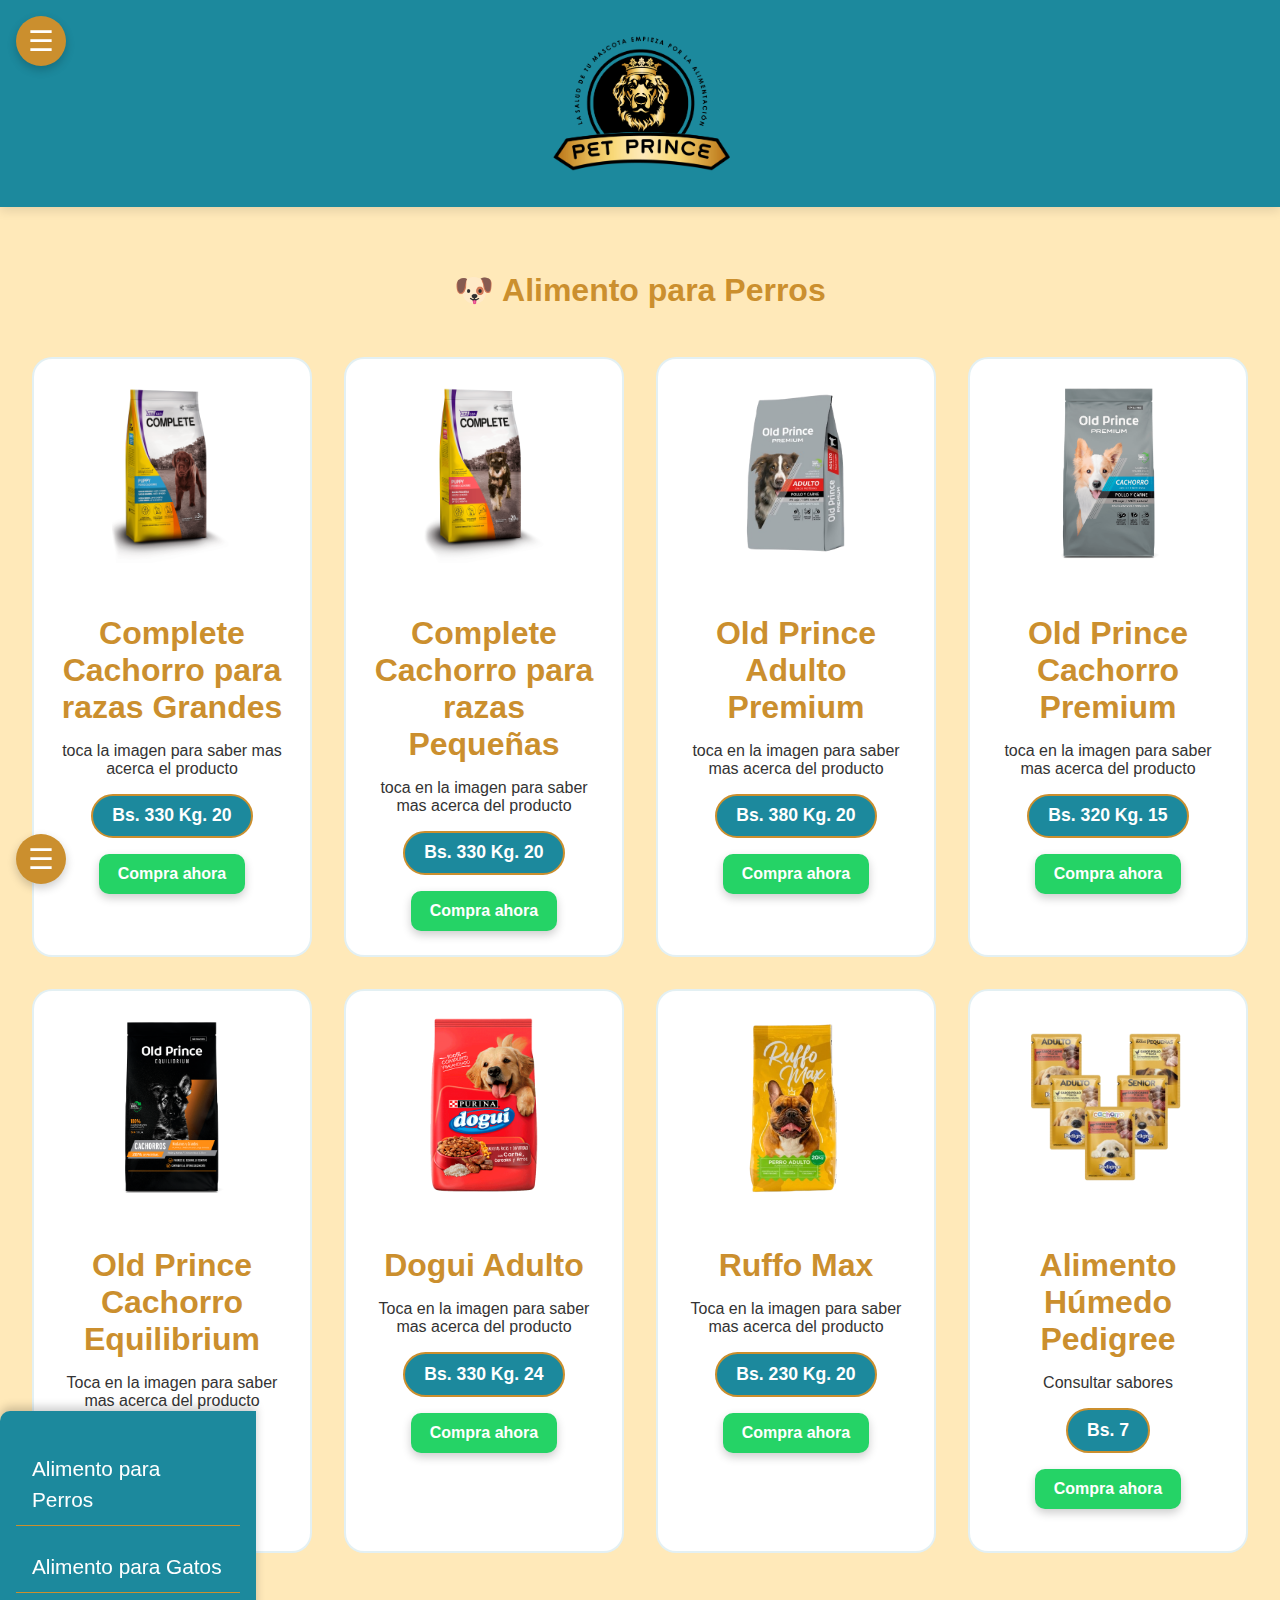
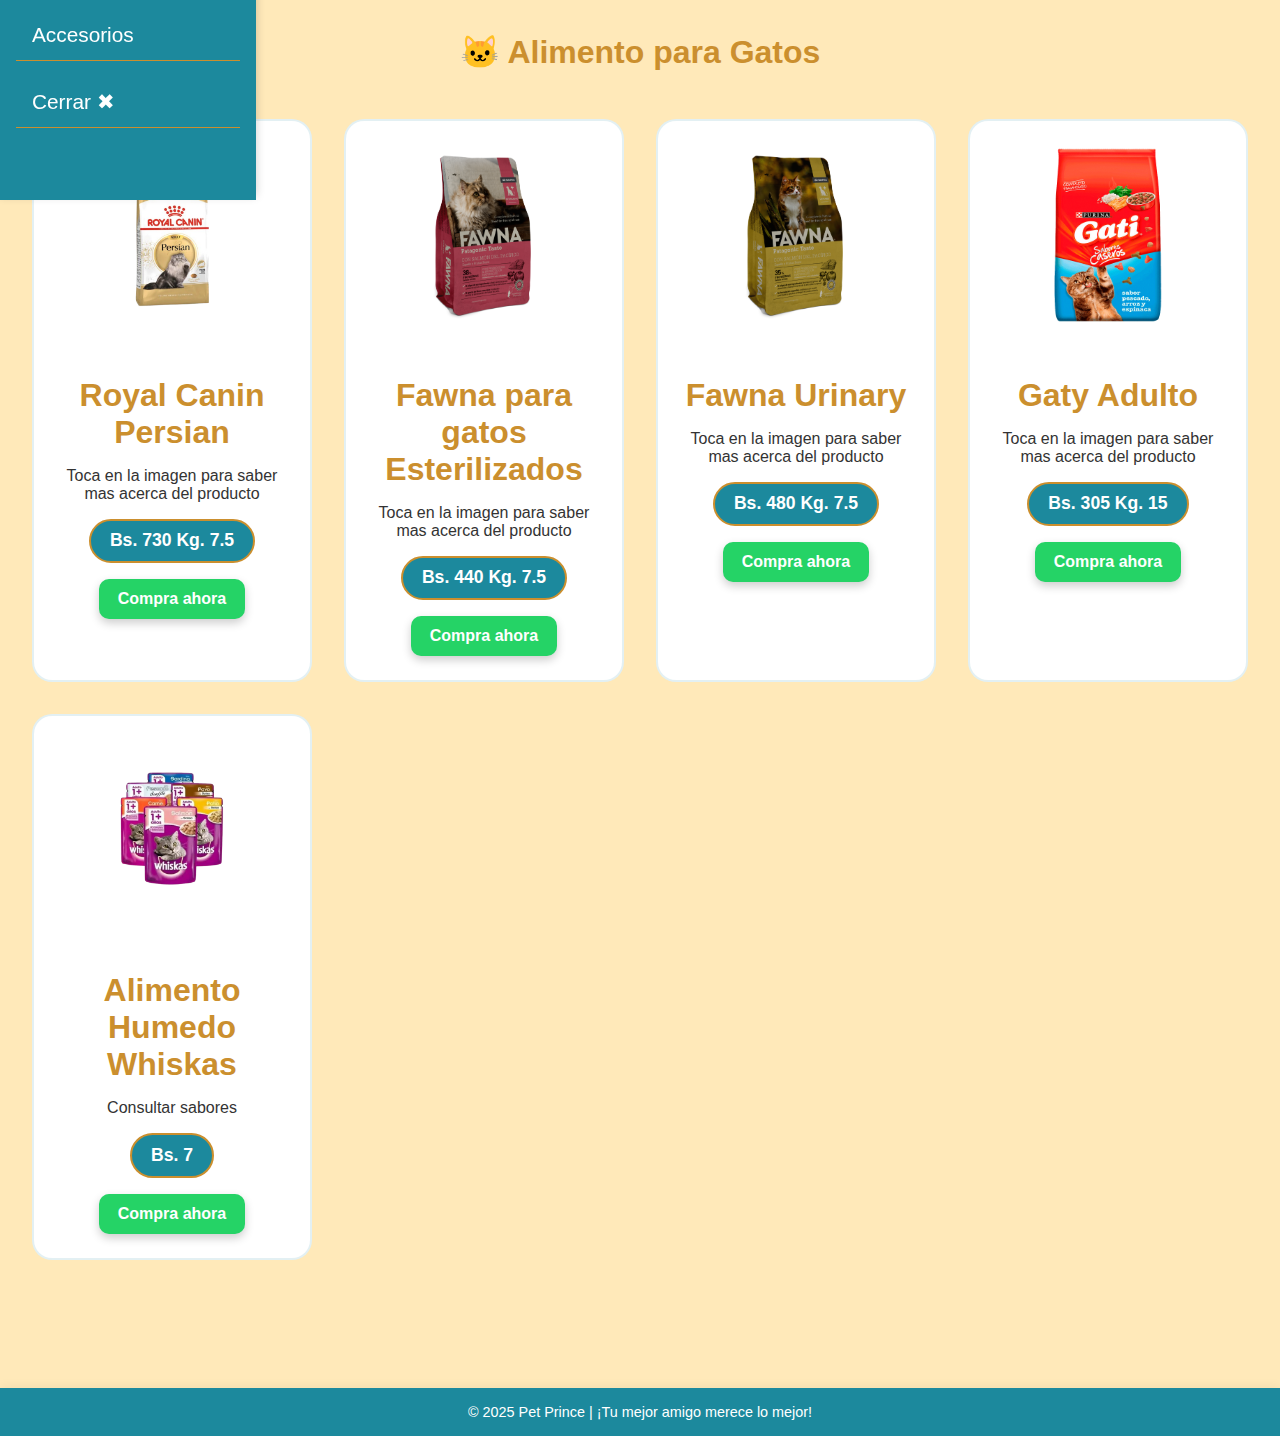
==== index.html @ 23850155 "Rename catalogo.html to index.html" ====
<!DOCTYPE html>
<html lang="es">
<head>
  <meta charset="UTF-8">
  <meta name="viewport" content="width=device-width, initial-scale=1">
  <title>Catálogo Pet Shop</title>
  <link rel="stylesheet" href="./styles.css">
</head>
<body>

<!-- Botones flotantes -->
<button class="menu-btn top-menu" onclick="toggleSidebar()">☰</button>
<button class="menu-btn bottom-menu" onclick="toggleSidebar()">☰</button>

<!-- Sidebar de navegación -->
<nav id="sidebar" class="sidebar">
  <a href="#perros">Alimento para Perros</a>
  <a href="#gatos">Alimento para Gatos</a>
  <a href="#accesorios">Accesorios</a>
  <a href="#" onclick="toggleSidebar()">Cerrar ✖</a>
</nav>

<header>
  <img src="./img/1 log principal sin fondo.png" alt="Logo de la tienda" class="logo">
</header>

<main class="catalogo">

  <!-- Sección Perros -->
  <section id="perros">
    <h2>🐶 Alimento para Perros</h2>
    <div class="producto">
      <a href="https://vitalcan.com/producto/complete-perro-cachorro-raza-mediana-y-grande/" target="_blank">
      <img src="./img/perro/complete-large.png" alt="Complete-large" style="cursor: pointer; width: 200px; border-radius: 10px;">
      </a>
      <h2>Complete Cachorro para razas Grandes</h2>
      <p>toca la imagen para saber mas acerca el producto</p>
      <span class="precio">Bs. 330   Kg.  20</span>
      <a class="boton-whatsapp" href="https://wa.me/59174244882?text=Hola%2C%20quiero%20comprar%20productos%20" target="_blank">Compra ahora</a>
    </div>
    <div class="producto">
      <a href="https://vitalcan.com/producto/complete-perro-cachorro-raza-pequena/" target="_blank">
      <img src="./img/perro/complete-small.png" alt="Complete-small" style="cursor: pointer; width: 200px; border-radius: 10px;">
      </a>
      <h2>Complete Cachorro para razas Pequeñas</h2>
      <p>toca en la imagen para saber mas acerca del producto</p>
      <span class="precio">Bs. 330 Kg. 20 </span>
      <a class="boton-whatsapp" href="https://wa.me/59174244882?text=Hola%2C%20quiero%20comprar%20productos%20" target="_blank">Compra ahora</a>
    </div>
    <div class="producto">
        <a href="https://oldprince.com.ar/producto/old-prince-premium-adultos/" target="_blank">
            <img src="./img/perro/oldprinceAPs.png" alt="old-adulto" style="cursor: pointer; width: 200px; border-radius: 10px;">
            </a>
      <h2>Old Prince Adulto Premium</h2>
      <p>toca en la imagen para saber mas acerca del producto</p>
      <span class="precio">Bs. 380 Kg. 20</span>
      <a class="boton-whatsapp" href="https://wa.me/59174244882?text=Hola%2C%20quiero%20comprar%20productos%20" target="_blank">Compra ahora</a>
    </div>
    <div class="producto">
        <a href="https://oldprince.com.ar/producto/old-prince-premium-cachorros/" target="_blank">
        <img src="./img/perro/oldprinceCP.png" alt="old-adulto" style="cursor: pointer; width: 200px; border-radius: 10px;">
        </a>
      <h2>Old Prince Cachorro Premium</h2>
      <p>toca en la imagen para saber mas acerca del producto</p>
      <span class="precio">Bs. 320 Kg. 15</span>
      <a class="boton-whatsapp" href="https://wa.me/59174244882?text=Hola%2C%20quiero%20comprar%20productos%20" target="_blank">Compra ahora</a>
    </div>
    <div class="producto">
        <a href="https://oldprince.com.ar/producto/old-prince-equilibrium-cachorros/" target="_blank">
        <img src="./img/perro/old-prince-eq-ca.png" alt="old-equi-cacho" style="cursor: pointer; width: 200px; border-radius: 10px;">
        </a>
        <h2>Old Prince Cachorro Equilibrium</h2>
        <p>Toca en la imagen para saber mas acerca del producto</p>
        <span class="precio">Bs. 340 Kg. 17</span>
        <a class="boton-whatsapp" href="https://wa.me/59174244882?text=Hola%2C%20quiero%20comprar%20productos%20" target="_blank">Compra ahora</a>
      </div>
      <div class="producto">
        <a href="https://www.purina.com.ar/dogui/adultos-con-carne-pollo" target="_blank">
        <img src="./img/perro/dogui.png" alt="dogui" style="cursor: pointer; width: 200px; border-radius: 10px;">
        </a>
        <h2>Dogui Adulto</h2>
        <p>Toca en la imagen para saber mas acerca del producto</p>
        <span class="precio">Bs. 330 Kg. 24</span>
        <a class="boton-whatsapp" href="https://wa.me/59174244882?text=Hola%2C%20quiero%20comprar%20productos%20" target="_blank">Compra ahora</a>
      </div>
      <div class="producto">
        <a href="https://veterinariaaguara.com/alimentos-para-perros/ruffo-x-20-kg/" target="_blank">
        <img src="./img/perro/ruffomax.png" alt="ruffo" style="cursor: pointer; width: 200px; border-radius: 10px;">
        </a>
        <h2>Ruffo Max</h2>
        <p>Toca en la imagen para saber mas acerca del producto</p>
        <span class="precio">Bs. 230 Kg. 20</span>
        <a class="boton-whatsapp" href="https://wa.me/59174244882?text=Hola%2C%20quiero%20comprar%20productos%20" target="_blank">Compra ahora</a>
      </div>
      <div class="producto">
        <img src="./img/perro/puch.png" alt="Alimento húmedo">
        <h2>Alimento Húmedo Pedigree</h2>
        <p>Consultar sabores</p>
        <span class="precio">Bs. 7</span>
        <a class="boton-whatsapp" href="https://wa.me/59174244882?text=Hola%2C%20quiero%20comprar%20productos%20" target="_blank">Compra ahora</a>
      </div>

  </section>

  <!-- Sección Gatos -->
  <section id="gatos">
    <h2>🐱 Alimento para Gatos</h2>
    <div class="producto">
        <a href="https://www.royalcanin.com/es/cats/products/retail-products/persian-adult-2552" target="_blank">
        <img src="./img/gato/persian.png" alt="royal-persian" style="cursor: pointer; width: 200px; border-radius: 10px;">
        </a>
        <h2>Royal Canin Persian</h2>
        <p>Toca en la imagen para saber mas acerca del producto</p>
        <span class="precio">Bs. 730 Kg. 7.5</span>
        <a class="boton-whatsapp" href="https://wa.me/59174244882?text=Hola%2C%20quiero%20comprar%20royal%20canin%20persian%20" target="_blank">Compra ahora</a>
      </div>
      <div class="producto">
        <a href="https://fawna.com.ar/gato-esterilizado/" target="_blank">
        <img src="./img/gato/fawna-este.png" alt="fawna-e" style="cursor: pointer; width: 200px; border-radius: 10px;">
        </a>
        <h2>Fawna para gatos Esterilizados</h2>
        <p>Toca en la imagen para saber mas acerca del producto</p>
        <span class="precio">Bs. 440 Kg. 7.5</span>
        <a class="boton-whatsapp" href="https://wa.me/59174244882?text=Hola%2C%20quiero%20comprar%20fawna%20esterilizado%20" target="_blank">Compra ahora</a>
      </div>
      <div class="producto">
        <a href="https://fawna.com.ar/gato-urinario/" target="_blank">
        <img src="./img/gato/fawna-uri.png" alt="fawna-e" style="cursor: pointer; width: 200px; border-radius: 10px;">
        </a>
        <h2>Fawna Urinary</h2>
        <p>Toca en la imagen para saber mas acerca del producto</p>
        <span class="precio">Bs. 480 Kg. 7.5</span>
        <a class="boton-whatsapp" href="https://wa.me/59174244882?text=Hola%2C%20quiero%20comprar%20fawna%20urinary%20" target="_blank">Compra ahora</a>
      </div>
      <div class="producto">
        <a href="https://www.purina.com.ar/gati/carne-pollo-a-la-jardinera" target="_blank">
        <img src="./img/gato/gati.png" alt="fawna-e" style="cursor: pointer; width: 200px; border-radius: 10px;">
        </a>
        <h2>Gaty Adulto</h2>
        <p>Toca en la imagen para saber mas acerca del producto</p>
        <span class="precio">Bs. 305 Kg. 15</span>
        <a class="boton-whatsapp" href="https://wa.me/59174244882?text=Hola%2C%20quiero%20comprar%20gaty%20adulto%20" target="_blank">Compra ahora</a>
      </div>
    <div class="producto">
      <img src="./img/gato/puoch-w.png" alt="Alimento húmedo">
      <h2>Alimento Humedo Whiskas</h2>
      <p>Consultar sabores</p>
      <span class="precio">Bs. 7</span>
      <a class="boton-whatsapp" href="https://wa.me/59174244882?text=Hola%2C%20quiero%20comprar%20whiskas%20humedo%20" target="_blank">Compra ahora</a>
    </div>
  </section>

  <!-- Sección Accesorios 
  <section id="accesorios">
    <h2>🎁 Accesorios</h2>
    <div class="producto">
      <img src="img/accesorio1.png" alt="Rascador">
      <h2>Rascador para Gato</h2>
      <p>Perfecto para mantener sus uñas sanas.</p>
      <span class="precio">Bs. 80</span>
    </div>
    <div class="producto">
      <img src="img/accesorio2.png" alt="Correa">
      <h2>Correa Ajustable</h2>
      <p>Resistente y cómoda para paseos largos.</p>
      <span class="precio">Bs. 50</span>
    </div>
    <div class="producto">
      <img src="img/accesorio3.png" alt="Comedero doble">
      <h2>Comedero Doble</h2>
      <p>Práctico para agua y comida. Antideslizante.</p>
      <span class="precio">Bs. 45</span>
    </div>
    <div class="producto">
      <img src="img/accesorio4.png" alt="Juguete interactivo">
      <h2>Juguete Interactivo</h2>
      <p>Estimula la mente y el cuerpo.</p>
      <span class="precio">Bs. 60</span>
    </div>
    <div class="producto">
        <img src="img/accesorio4.png" alt="Juguete interactivo">
        <h2>Juguete Interactivo</h2>
        <p>Estimula la mente y el cuerpo.</p>
        <span class="precio">Bs. 60</span>
      </div>
  </section>-->
</main>

<footer>
  <p>© 2025 Pet Prince | ¡Tu mejor amigo merece lo mejor!</p>
</footer>

<script>
  function toggleSidebar() {
    document.querySelector('.sidebar').classList.toggle('open');
  }
</script>

</body>
</html>
---- styles.css ----
/* RESET */
* {
    margin: 0;
    padding: 0;
    box-sizing: border-box;
  }
  
  body {
    font-family: 'Segoe UI', Tahoma, Geneva, Verdana, sans-serif;
    background: #ffe9b9;
    color: #000;
  }
  
  /* HEADER */
  header {
    background: #1c899d;
    text-align: center;
    padding: 2rem 1rem;
    box-shadow: 0 4px 10px rgba(0, 0, 0, 0.1);
  }
  
  .logo {
    max-width: 180px;
    height: auto;
    transition: transform 0.3s ease, filter 0.3s ease;
    border-radius: 15px;
  }
  
  .logo:hover {
    transform: scale(1.05);
    filter: drop-shadow(0 0 10px rgba(203, 143, 46, 0.6));
  }
  
  /* TÍTULOS */
  main h1 {
    color: #000;
    font-size: 2.5rem;
    margin-top: 1rem;
    font-weight: bold;
    letter-spacing: 1px;
    text-align: center;
  }
  
  .titulo-catalogo {
    margin-bottom: 2rem;
    color: #cb8f2e;
    text-shadow: 1px 1px 2px #00000020;
  }
  
  /* CATÁLOGO */
  .catalogo {
    padding: 2rem;
  }
  
  .catalogo section {
    display: grid;
    grid-template-columns: repeat(auto-fit, minmax(280px, 1fr));
    gap: 2rem;
    margin-bottom: 3rem;
  }
  
  .catalogo section h2 {
    grid-column: 1 / -1;
    text-align: center;
    color: #cb8f2e;
    font-size: 2rem;
    margin: 2rem 0 1rem;
  }
  
  .producto {
    background: #fff;
    border-radius: 20px;
    padding: 1.5rem;
    text-align: center;
    transition: transform 0.3s ease, box-shadow 0.3s ease;
    border: 2px solid #1c899d20;
  }
  
  .producto:hover {
    transform: translateY(-8px);
    box-shadow: 0 10px 20px rgba(28, 137, 157, 0.2);
  }
  
  .producto img {
    width: 100%;
    height: 180px;
    object-fit: contain;
    margin-bottom: 1rem;
  }
  
  .producto h2 {
    color: #cb8f2e;
    font-size: 1.3rem;
    margin-bottom: 0.5rem;
  }
  
  .producto p {
    font-size: 1rem;
    color: #333;
    margin-bottom: 1rem;
  }
  
  .precio {
    display: inline-block;
    background: #1c899d;
    color: #fff;
    padding: 0.6rem 1.2rem;
    border-radius: 30px;
    font-weight: bold;
    font-size: 1.1rem;
    border: 2px solid #cb8f2e;
  }
  
  /* FOOTER */
  footer {
    text-align: center;
    background: #1c899d;
    padding: 1rem;
    color: #fff;
    font-size: 0.9rem;
    margin-top: 3rem;
    box-shadow: 0 -2px 10px rgba(0, 0, 0, 0.05);
  }
  
  /* BOTONES FLOTANTES DEL MENÚ */
  .menu-btn {
    background-color: #cb8f2e;
    color: white;
    font-size: 1.8rem;
    border: none;
    border-radius: 50%;
    cursor: pointer;
    z-index: 1001;
    display: flex;
    align-items: center;
    justify-content: center;
    transition: background-color 0.3s ease;
    width: 50px;
    height: 50px;
    box-shadow: 0 4px 10px rgba(0, 0, 0, 0.2);
    position: fixed;
  }
  
  .menu-btn:hover {
    background-color: #a86c1d;
  }
  
  .menu-btn.bottom-menu {
    bottom: 1rem;
    left: 1rem;
  }
  
  .menu-btn.top-menu {
    top: 1rem;
    left: 1rem;
  }
  
  /* SIDEBAR DESDE ABAJO */
  .sidebar {
    position: fixed;
    bottom: -100%;
    left: 0;
    width: 20%; /* Mejor para móviles y pantallas pequeñas */
    background-color: #1c899d;
    padding: 2rem 1rem; /* Menos padding vertical para mejor alineación */
    padding-bottom: 4.5rem;
    box-shadow: 0 -4px 10px rgba(0, 0, 0, 0.2);
    display: flex;
    flex-direction: column;
    gap: 1rem;
    transition: bottom 0.3s ease;
    z-index: 1000;
    border-top-left-radius: 10px;
    border-top-right-radius: 0px;
    text-align: left; /* Alinea texto a la izquierda */
  }
  
  .sidebar a {
    color: white;
    text-decoration: none;
    font-size: 1.3rem;
    padding: 0.6rem 1rem;
    border-bottom: 1px solid #cb8f2e;
    white-space: normal; /* Asegura que el texto se divida naturalmente si no cabe */
    line-height: 1.5;
  }
  
  .sidebar a:hover {
    color: #ffe9b9;
  }
  
  .sidebar.open {
    bottom: 0;
  }
  
  /*boton de compra */
  .boton-whatsapp {
    display: inline-block;
    margin-top: 1rem;
    background-color: #25D366;
    color: white;
    padding: 0.7rem 1.2rem;
    font-size: 1rem;
    font-weight: bold;
    text-decoration: none;
    border-radius: 10px;
    border: none;
    transition: background-color 0.3s ease, transform 0.2s ease;
    box-shadow: 0 4px 10px rgba(0, 0, 0, 0.2);
  }
  
  .boton-whatsapp:hover {
    background-color: #1ebe5d;
    transform: scale(1.05);
  }
    

  /* ----------------------- */
/* RESPONSIVE DESIGN */
/* ----------------------- */

@media (max-width: 768px) {
    header {
      padding: 1.5rem 1rem;
    }
  
    main h1 {
      font-size: 2rem;
      margin-top: 1rem;
    }
  
    .catalogo {
      padding: 1rem;
    }
  
    .catalogo section {
      gap: 1.5rem;
    }
  
    .catalogo section h2 {
      font-size: 1.6rem;
    }
  
    .producto {
      padding: 1rem;
    }
  
    .producto img {
      height: 150px;
    }
  
    .producto h2 {
      font-size: 1.1rem;
    }
  
    .precio {
      font-size: 1rem;
      padding: 0.5rem 1rem;
    }
  
    .boton-whatsapp {
      padding: 0.6rem 1rem;
      font-size: 0.95rem;
    }
  
    .sidebar {
      width: 60%;
      padding: 1.5rem 1rem;
    }
  
    .sidebar a {
      font-size: 1.1rem;
    }
  }
  
  @media (max-width: 480px) {
    main h1 {
      font-size: 1.6rem;
    }
  
    .catalogo section h2 {
      font-size: 1.4rem;
    }
  
    .producto img {
      height: 130px;
    }
  
    .producto p {
      font-size: 0.95rem;
    }
  
    .precio {
      font-size: 0.9rem;
      padding: 0.5rem 0.9rem;
    }
  
    .boton-whatsapp {
      font-size: 0.9rem;
    }
  
    .sidebar {
      width: 90%;
      padding: 1rem 1rem 4rem;
    }
  
    .sidebar a {
      font-size: 1rem;
    }
  
    .menu-btn {
      width: 45px;
      height: 45px;
      font-size: 1.5rem;
    }
  
    footer {
      font-size: 0.8rem;
    }
  }
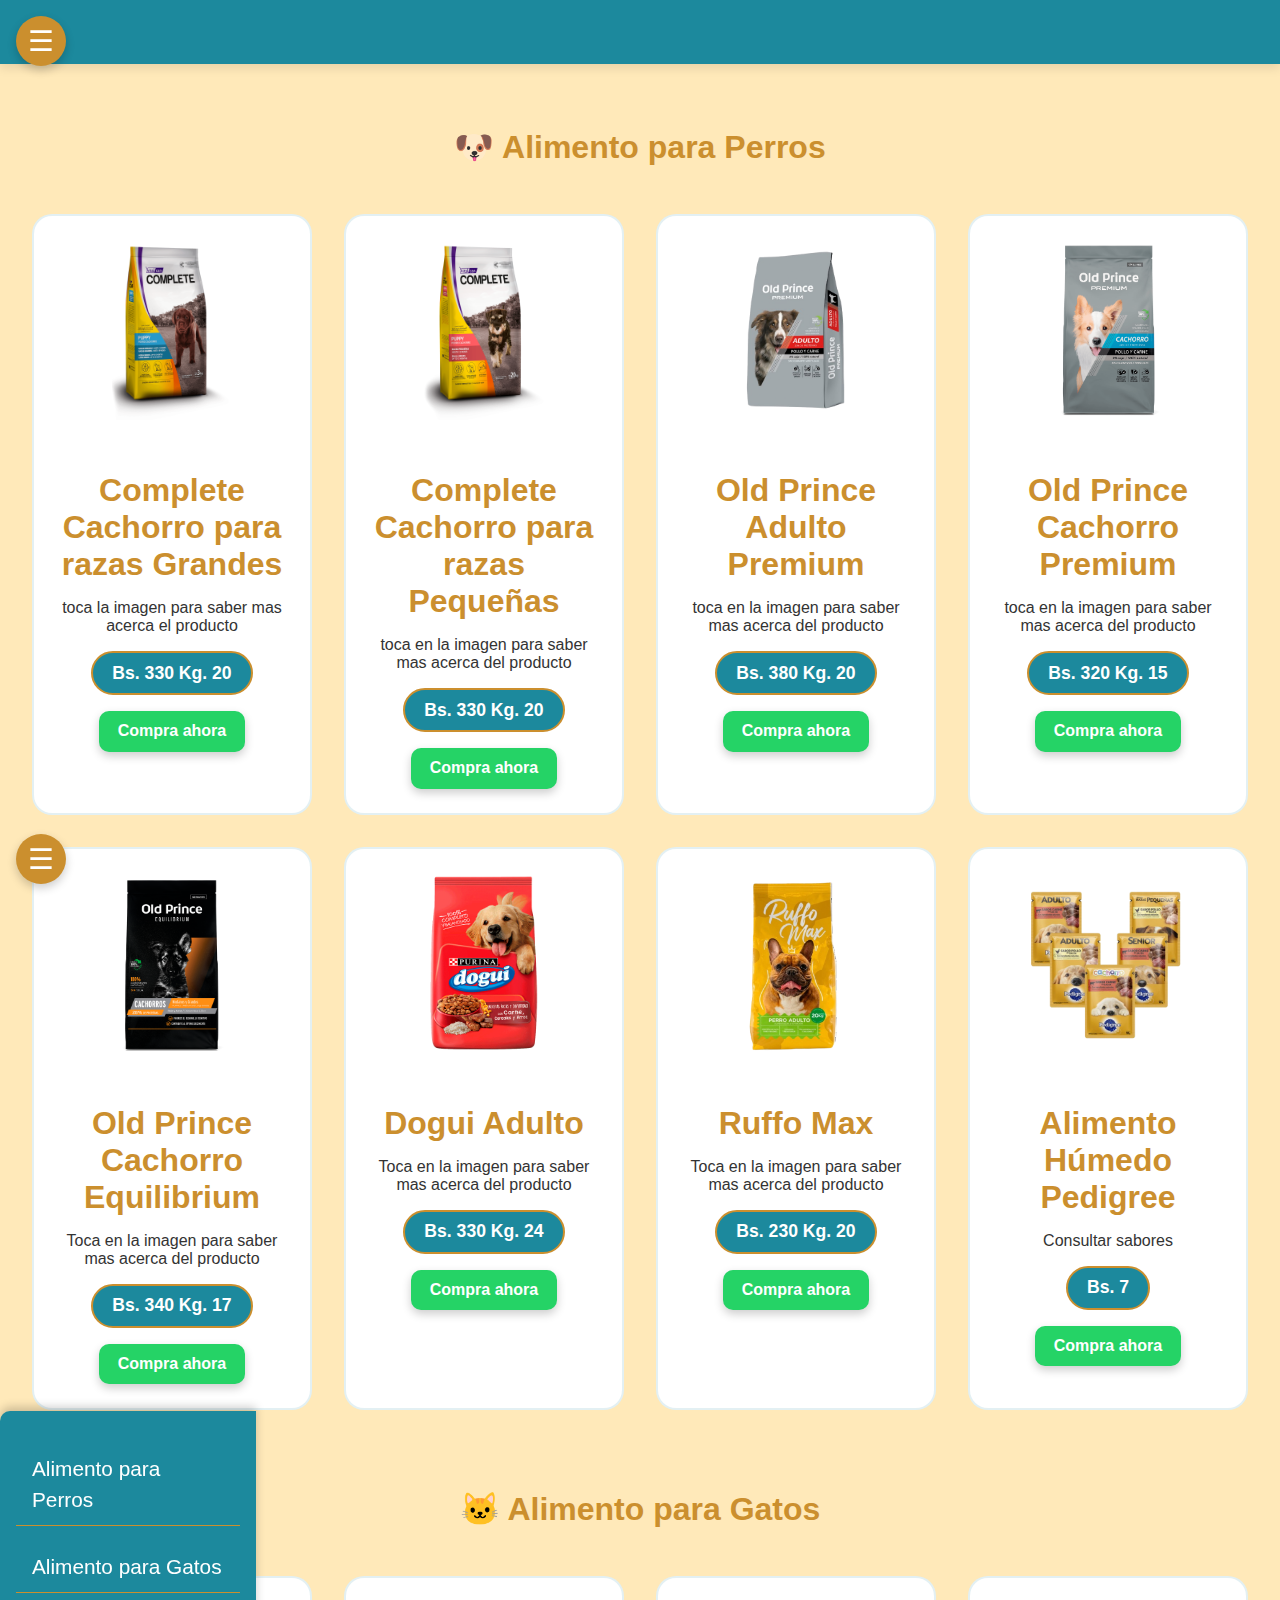
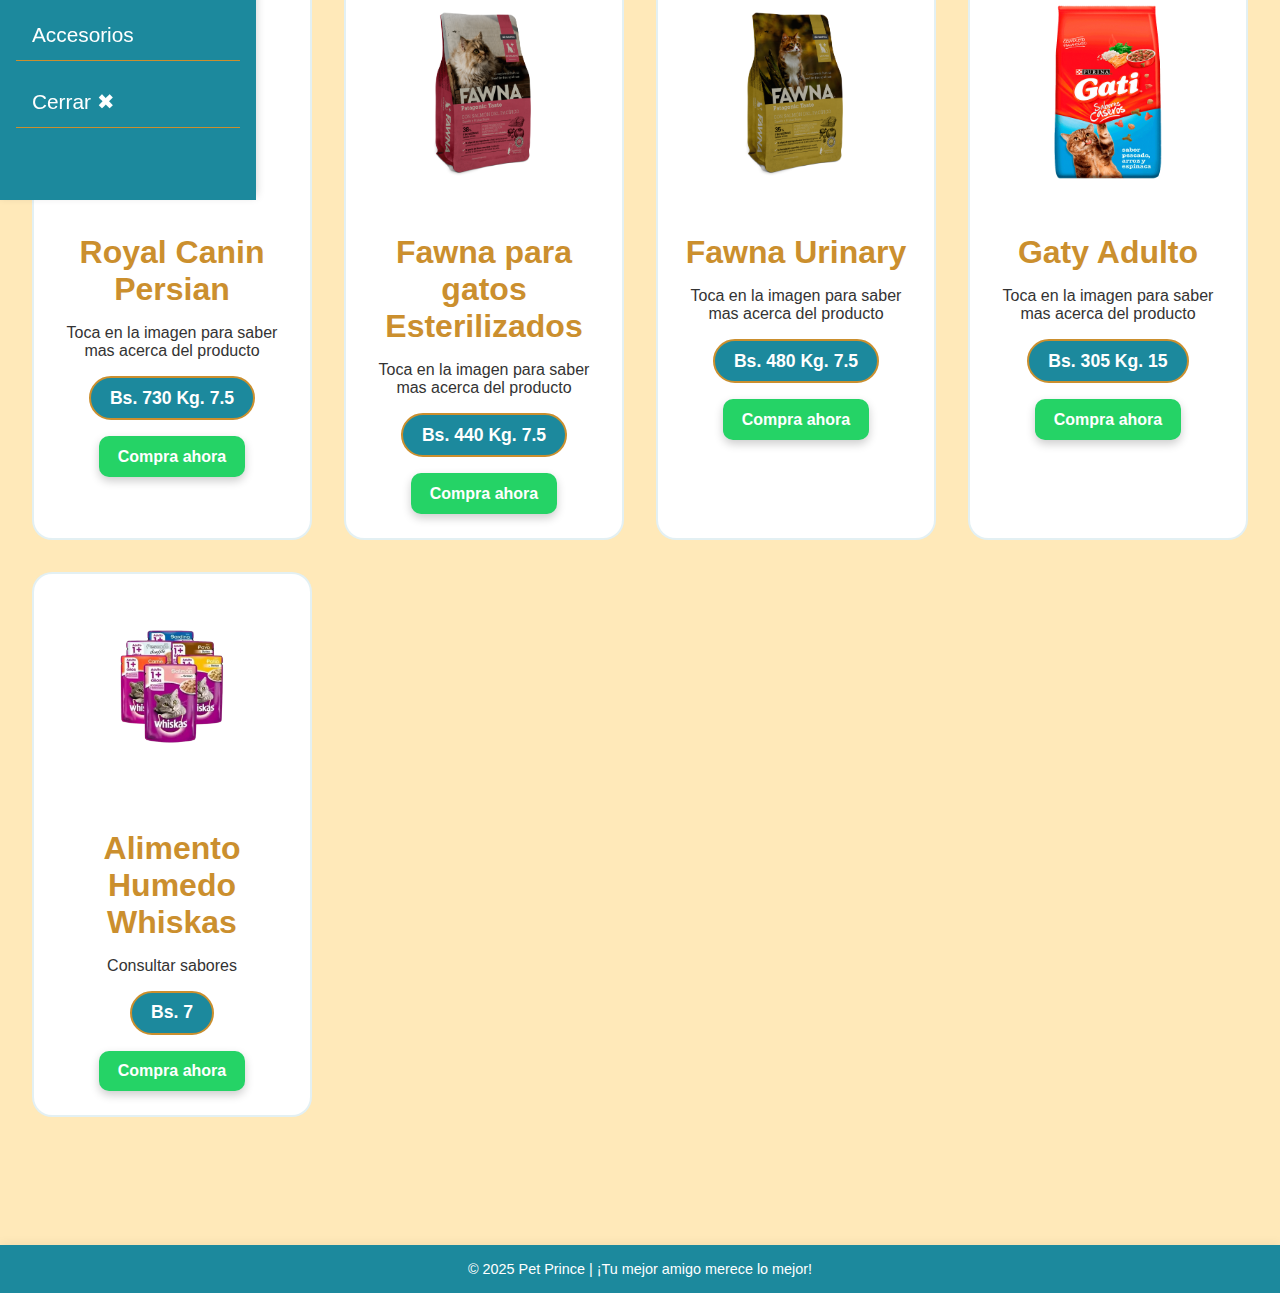
==== commit 2e28d26d: "Update index.html" ====
--- a/index.html
+++ b/index.html
@@ -21,7 +21,7 @@
 </nav>
 
 <header>
-  <img src="./img/1 log principal sin fondo.png" alt="Logo de la tienda" class="logo">
+  <div class="logo-container"></div>
 </header>
 
 <main class="catalogo">
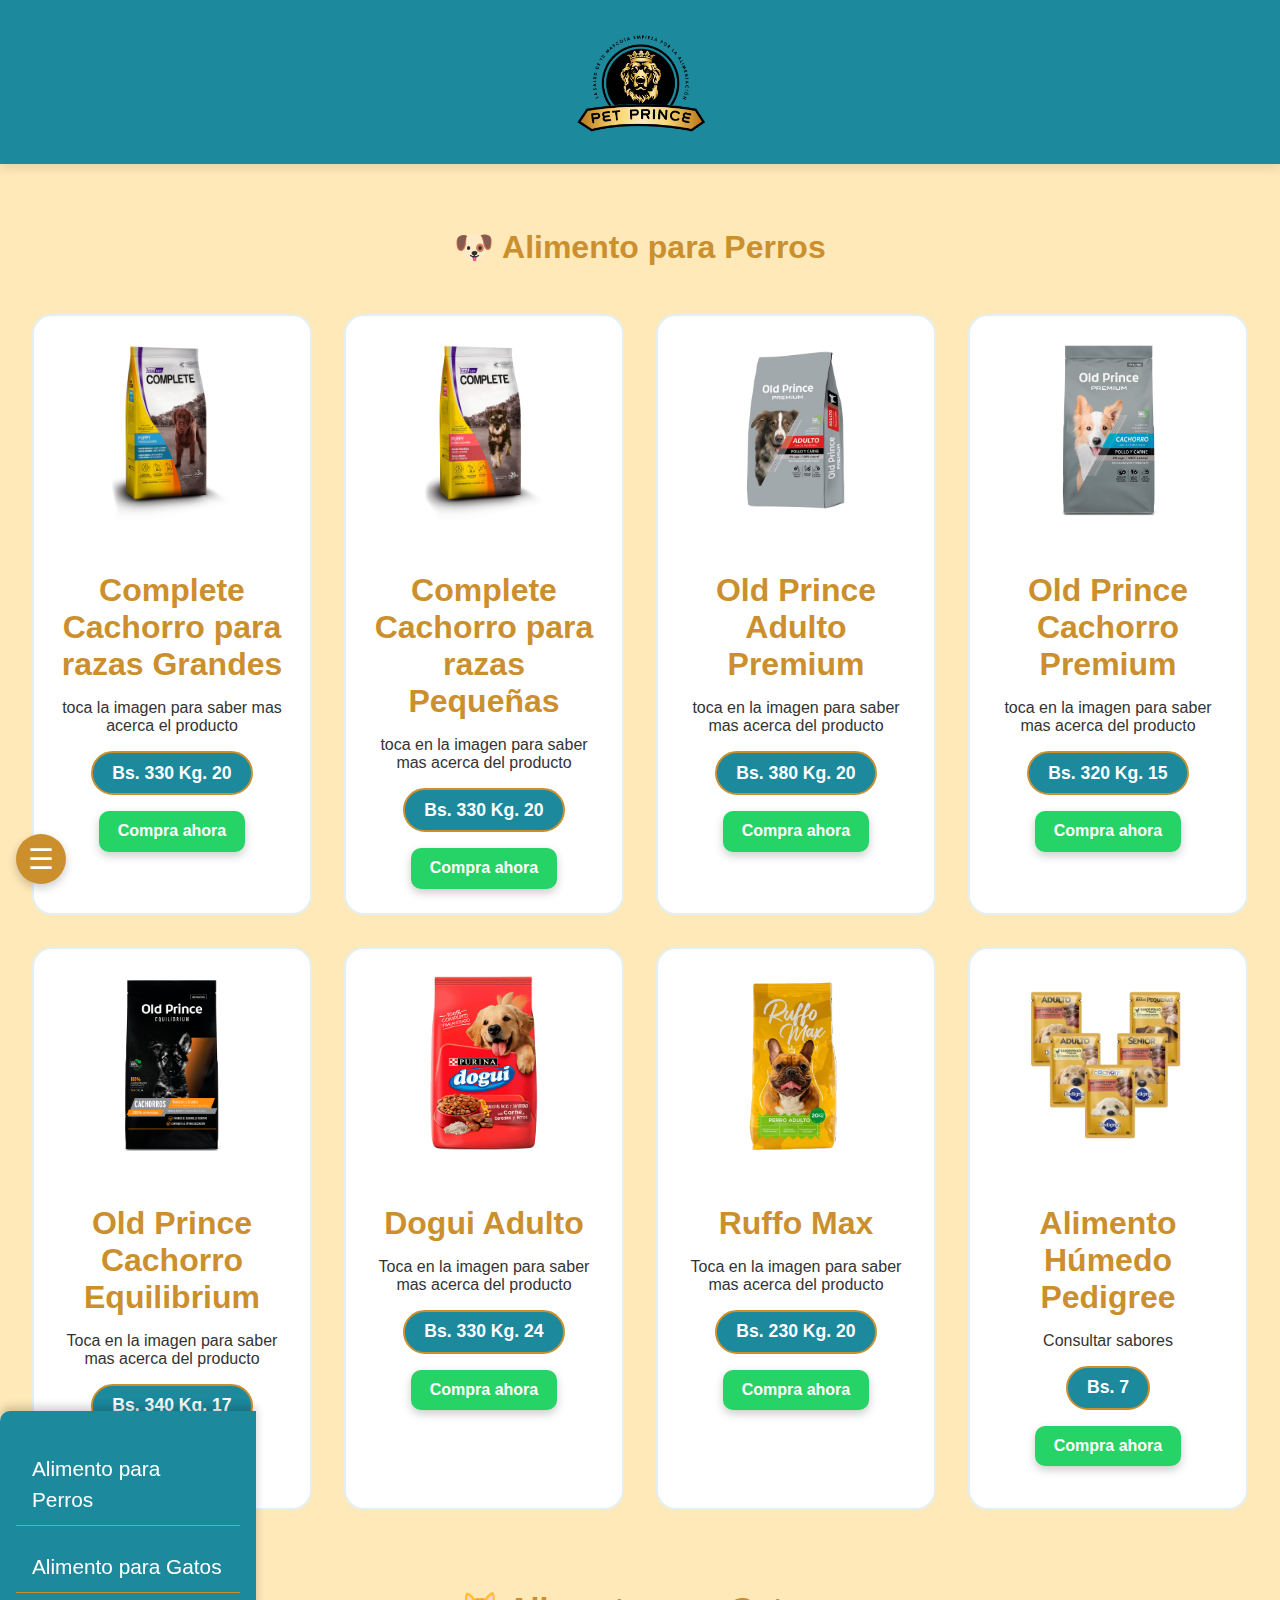
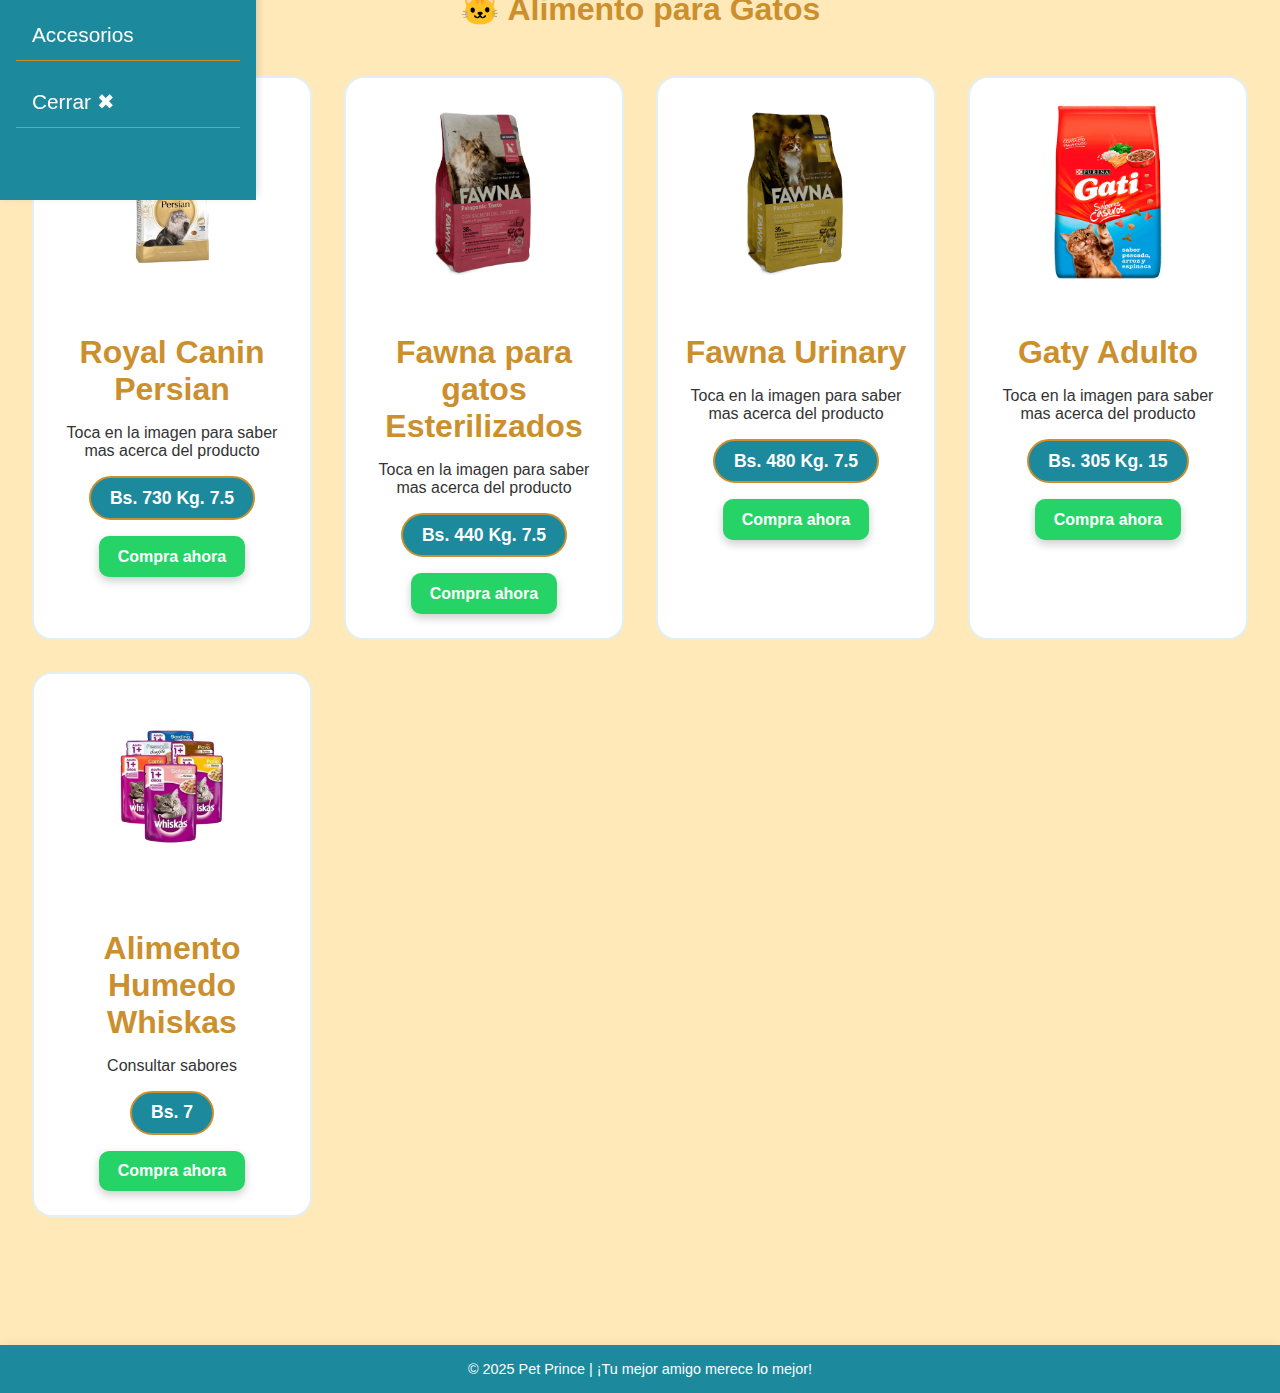
==== commit b2e34385: "Update index.html" ====
--- a/index.html
+++ b/index.html
@@ -9,7 +9,7 @@
 <body>
 
 <!-- Botones flotantes -->
-<button class="menu-btn top-menu" onclick="toggleSidebar()">☰</button>
+
 <button class="menu-btn bottom-menu" onclick="toggleSidebar()">☰</button>
 
 <!-- Sidebar de navegación -->
--- a/styles.css
+++ b/styles.css
@@ -19,16 +19,14 @@
     box-shadow: 0 4px 10px rgba(0, 0, 0, 0.1);
   }
   
-  .logo {
-    max-width: 180px;
-    height: auto;
-    transition: transform 0.3s ease, filter 0.3s ease;
-    border-radius: 15px;
-  }
-  
-  .logo:hover {
-    transform: scale(1.05);
-    filter: drop-shadow(0 0 10px rgba(203, 143, 46, 0.6));
+  .logo-container {
+    width: 180px;
+    height: 100px;
+    margin: 0 auto;
+    background-image: url('/img/1 log principal sin fondo.png'); 
+    background-size: contain;
+    background-repeat: no-repeat;
+    background-position: center;
   }
   
   /* TÍTULOS */
@@ -318,4 +316,4 @@
       font-size: 0.8rem;
     }
   }
-  +  
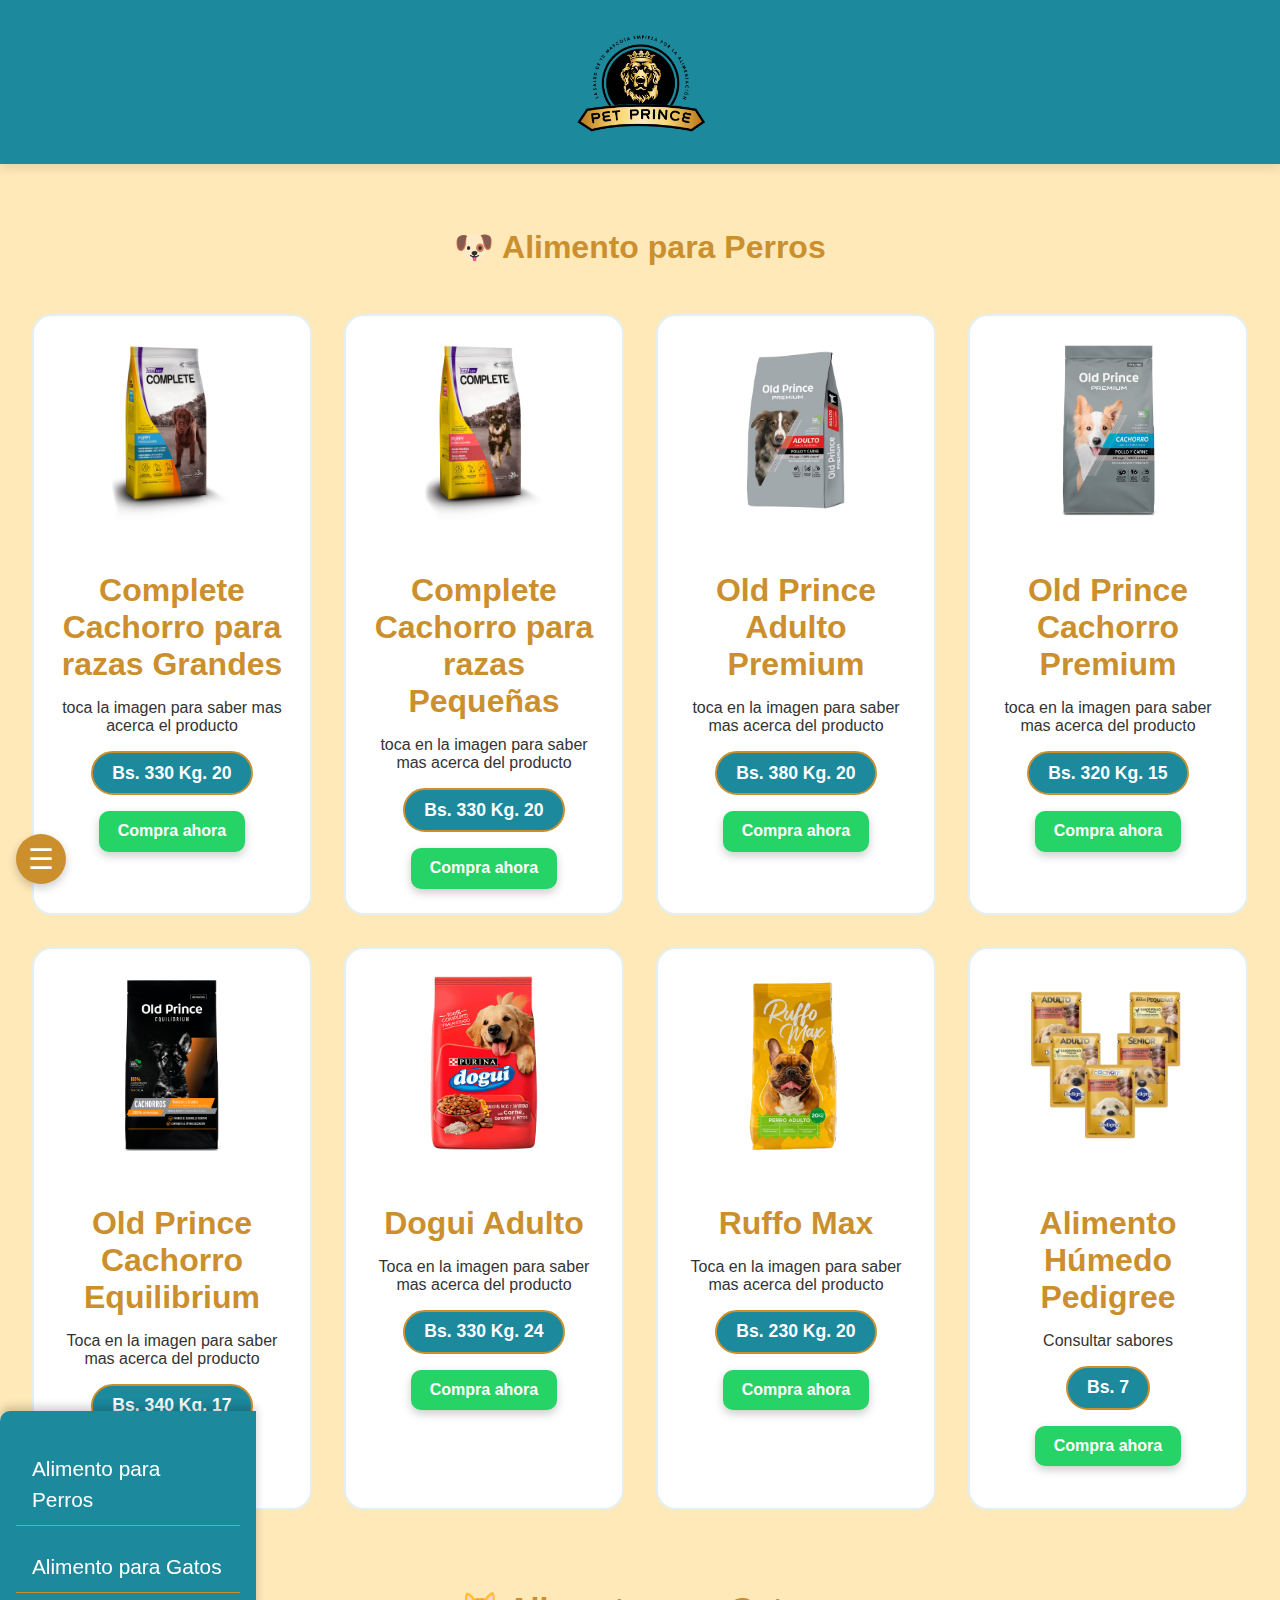
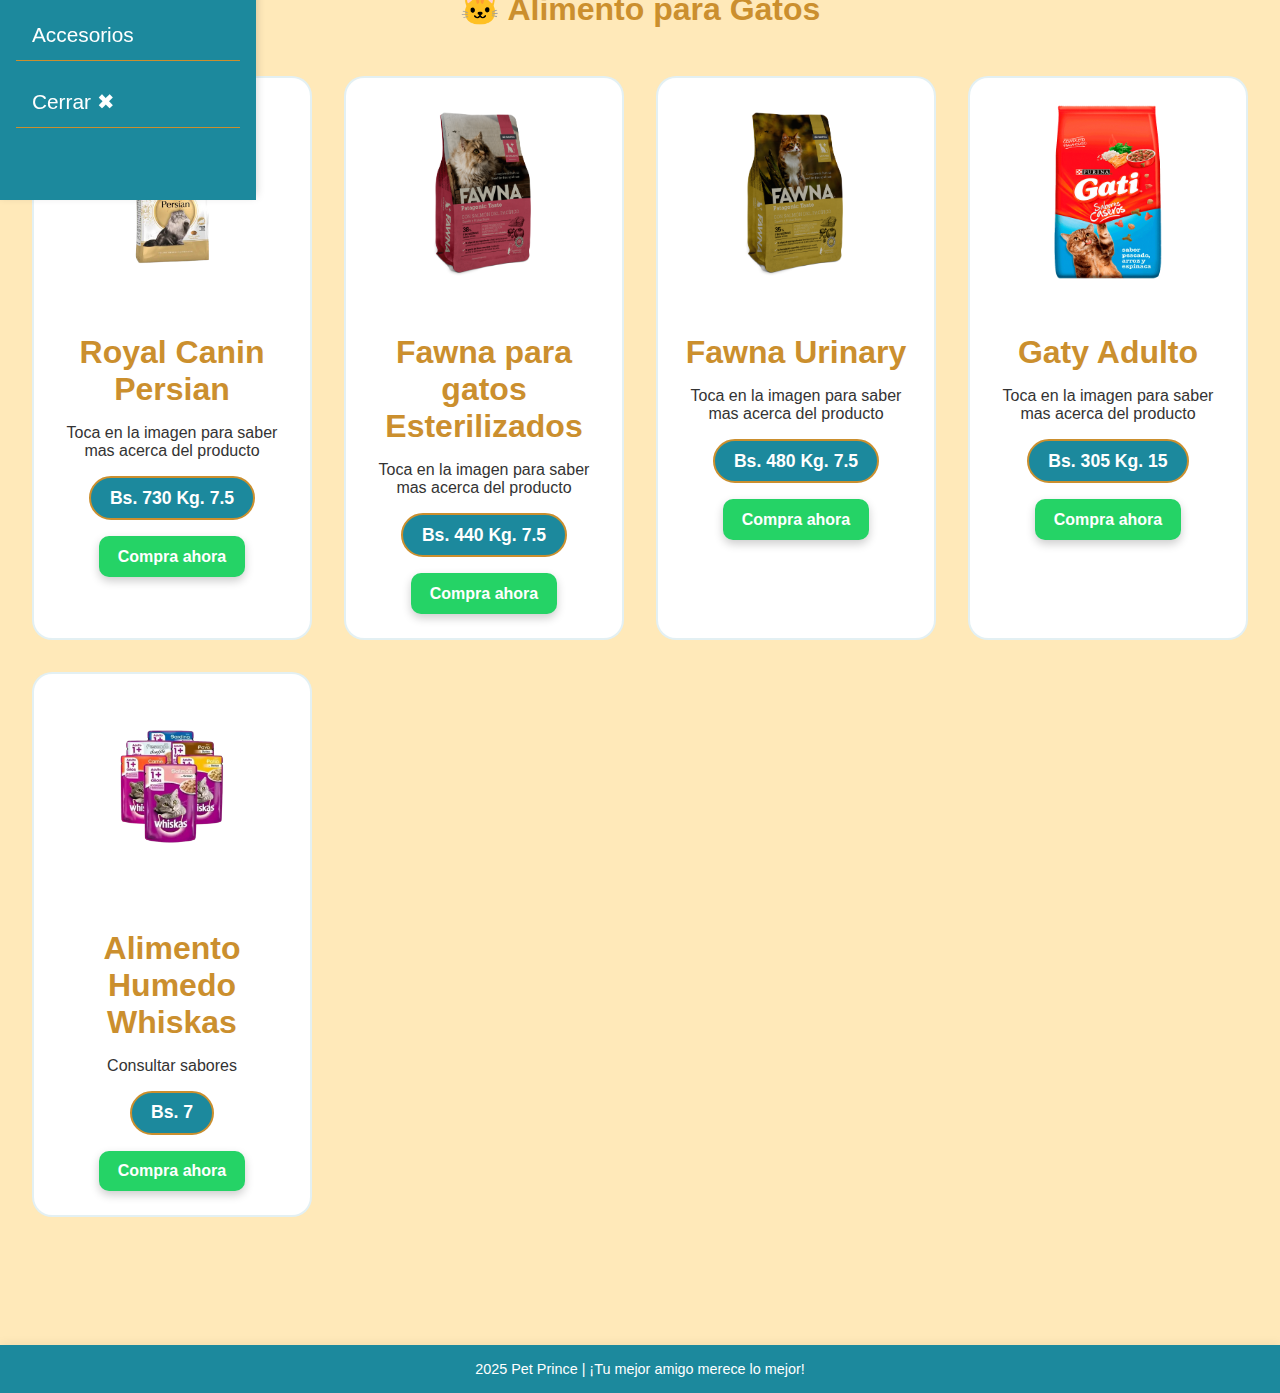
==== commit b8952183: "Update index.html" ====
--- a/index.html
+++ b/index.html
@@ -187,7 +187,7 @@
 </main>
 
 <footer>
-  <p>© 2025 Pet Prince | ¡Tu mejor amigo merece lo mejor!</p>
+  <p> 2025 Pet Prince | ¡Tu mejor amigo merece lo mejor!</p>
 </footer>
 
 <script>
